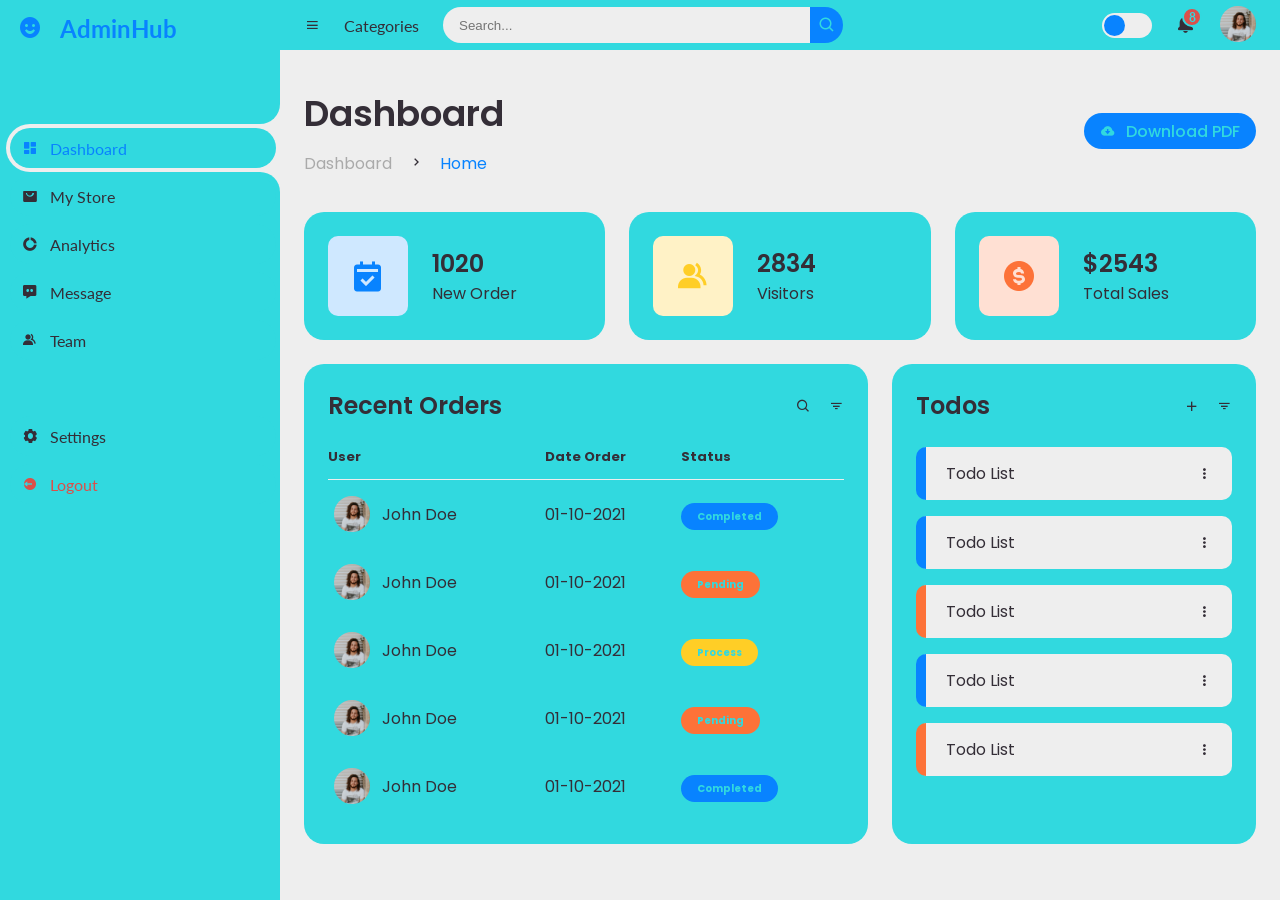
==== index.html @ 5c452f77 "update file add new admin panel" ====
<!DOCTYPE html>
<html lang="en">
<head>
	<meta charset="UTF-8">
	<meta name="viewport" content="width=device-width, initial-scale=1.0">

	<!-- Boxicons -->
	<link href='https://unpkg.com/boxicons@2.0.9/css/boxicons.min.css' rel='stylesheet'>
	<!-- My CSS -->
	<link rel="stylesheet" href="style.css">

	<title>AdminHub</title>
</head>
<body>


	<!-- SIDEBAR -->
	<section id="sidebar">
		<a href="#" class="brand">
			<i class='bx bxs-smile'></i>
			<span class="text">AdminHub</span>
		</a>
		<ul class="side-menu top">
			<li class="active">
				<a href="#">
					<i class='bx bxs-dashboard' ></i>
					<span class="text">Dashboard</span>
				</a>
			</li>
			<li>
				<a href="#">
					<i class='bx bxs-shopping-bag-alt' ></i>
					<span class="text">My Store</span>
				</a>
			</li>
			<li>
				<a href="#">
					<i class='bx bxs-doughnut-chart' ></i>
					<span class="text">Analytics</span>
				</a>
			</li>
			<li>
				<a href="#">
					<i class='bx bxs-message-dots' ></i>
					<span class="text">Message</span>
				</a>
			</li>
			<li>
				<a href="#">
					<i class='bx bxs-group' ></i>
					<span class="text">Team</span>
				</a>
			</li>
		</ul>
		<ul class="side-menu">
			<li>
				<a href="#">
					<i class='bx bxs-cog' ></i>
					<span class="text">Settings</span>
				</a>
			</li>
			<li>
				<a href="#" class="logout">
					<i class='bx bxs-log-out-circle' ></i>
					<span class="text">Logout</span>
				</a>
			</li>
		</ul>
	</section>
	<!-- SIDEBAR -->



	<!-- CONTENT -->
	<section id="content">
		<!-- NAVBAR -->
		<nav>
			<i class='bx bx-menu' ></i>
			<a href="#" class="nav-link">Categories</a>
			<form action="#">
				<div class="form-input">
					<input type="search" placeholder="Search...">
					<button type="submit" class="search-btn"><i class='bx bx-search' ></i></button>
				</div>
			</form>
			<input type="checkbox" id="switch-mode" hidden>
			<label for="switch-mode" class="switch-mode"></label>
			<a href="#" class="notification">
				<i class='bx bxs-bell' ></i>
				<span class="num">8</span>
			</a>
			<a href="#" class="profile">
				<img src="img/people.png">
			</a>
		</nav>
		<!-- NAVBAR -->

		<!-- MAIN -->
		<main>
			<div class="head-title">
				<div class="left">
					<h1>Dashboard</h1>
					<ul class="breadcrumb">
						<li>
							<a href="#">Dashboard</a>
						</li>
						<li><i class='bx bx-chevron-right' ></i></li>
						<li>
							<a class="active" href="#">Home</a>
						</li>
					</ul>
				</div>
				<a href="#" class="btn-download">
					<i class='bx bxs-cloud-download' ></i>
					<span class="text">Download PDF</span>
				</a>
			</div>

			<ul class="box-info">
				<li>
					<i class='bx bxs-calendar-check' ></i>
					<span class="text">
						<h3>1020</h3>
						<p>New Order</p>
					</span>
				</li>
				<li>
					<i class='bx bxs-group' ></i>
					<span class="text">
						<h3>2834</h3>
						<p>Visitors</p>
					</span>
				</li>
				<li>
					<i class='bx bxs-dollar-circle' ></i>
					<span class="text">
						<h3>$2543</h3>
						<p>Total Sales</p>
					</span>
				</li>
			</ul>


			<div class="table-data">
				<div class="order">
					<div class="head">
						<h3>Recent Orders</h3>
						<i class='bx bx-search' ></i>
						<i class='bx bx-filter' ></i>
					</div>
					<table>
						<thead>
							<tr>
								<th>User</th>
								<th>Date Order</th>
								<th>Status</th>
							</tr>
						</thead>
						<tbody>
							<tr>
								<td>
									<img src="img/people.png">
									<p>John Doe</p>
								</td>
								<td>01-10-2021</td>
								<td><span class="status completed">Completed</span></td>
							</tr>
							<tr>
								<td>
									<img src="img/people.png">
									<p>John Doe</p>
								</td>
								<td>01-10-2021</td>
								<td><span class="status pending">Pending</span></td>
							</tr>
							<tr>
								<td>
									<img src="img/people.png">
									<p>John Doe</p>
								</td>
								<td>01-10-2021</td>
								<td><span class="status process">Process</span></td>
							</tr>
							<tr>
								<td>
									<img src="img/people.png">
									<p>John Doe</p>
								</td>
								<td>01-10-2021</td>
								<td><span class="status pending">Pending</span></td>
							</tr>
							<tr>
								<td>
									<img src="img/people.png">
									<p>John Doe</p>
								</td>
								<td>01-10-2021</td>
								<td><span class="status completed">Completed</span></td>
							</tr>
						</tbody>
					</table>
				</div>
				<div class="todo">
					<div class="head">
						<h3>Todos</h3>
						<i class='bx bx-plus' ></i>
						<i class='bx bx-filter' ></i>
					</div>
					<ul class="todo-list">
						<li class="completed">
							<p>Todo List</p>
							<i class='bx bx-dots-vertical-rounded' ></i>
						</li>
						<li class="completed">
							<p>Todo List</p>
							<i class='bx bx-dots-vertical-rounded' ></i>
						</li>
						<li class="not-completed">
							<p>Todo List</p>
							<i class='bx bx-dots-vertical-rounded' ></i>
						</li>
						<li class="completed">
							<p>Todo List</p>
							<i class='bx bx-dots-vertical-rounded' ></i>
						</li>
						<li class="not-completed">
							<p>Todo List</p>
							<i class='bx bx-dots-vertical-rounded' ></i>
						</li>
					</ul>
				</div>
			</div>
		</main>
		<!-- MAIN -->
	</section>
	<!-- CONTENT -->
	

	<script src="script.js"></script>
</body>
</html>
---- style.css ----
@import url('https://fonts.googleapis.com/css2?family=Lato:wght@400;700&family=Poppins:wght@400;500;600;700&display=swap');

* {
	margin: 0;
	padding: 0;
	box-sizing: border-box;
}

a {
	text-decoration: none;
}

li {
	list-style: none;
}

:root {
	--poppins: 'Poppins', sans-serif;
	--lato: 'Lato', sans-serif;

	--light: #31d9df;
	--blue: #0883ff;
	--light-blue: #CFE8FF;
	--grey: #eee;
	--dark-grey: #AAAAAA;
	--dark: #342E37;
	--red: #DB504A;
	--yellow: #FFCE26;
	--light-yellow: #FFF2C6;
	--orange: #FD7238;
	--light-orange: #FFE0D3;
}

html {
	overflow-x: hidden;
}

body.dark {
	--light: #0C0C1E;
	--grey: #060714;
	--dark: #FBFBFB;
}

body {
	background: var(--grey);
	overflow-x: hidden;
}





/* SIDEBAR */
#sidebar {
	position: fixed;
	top: 0;
	left: 0;
	width: 280px;
	height: 100%;
	background: var(--light);
	z-index: 2000;
	font-family: var(--lato);
	transition: .3s ease;
	overflow-x: hidden;
	scrollbar-width: none;
}
#sidebar::--webkit-scrollbar {
	display: none;
}
#sidebar.hide {
	width: 60px;
}
#sidebar .brand {
	font-size: 24px;
	font-weight: 700;
	height: 56px;
	display: flex;
	align-items: center;
	color: var(--blue);
	position: sticky;
	top: 0;
	left: 0;
	background: var(--light);
	z-index: 500;
	padding-bottom: 20px;
	box-sizing: content-box;
}
#sidebar .brand .bx {
	min-width: 60px;
	display: flex;
	justify-content: center;
}
#sidebar .side-menu {
	width: 100%;
	margin-top: 48px;
}
#sidebar .side-menu li {
	height: 48px;
	background: transparent;
	margin-left: 6px;
	border-radius: 48px 0 0 48px;
	padding: 4px;
}
#sidebar .side-menu li.active {
	background: var(--grey);
	position: relative;
}
#sidebar .side-menu li.active::before {
	content: '';
	position: absolute;
	width: 40px;
	height: 40px;
	border-radius: 50%;
	top: -40px;
	right: 0;
	box-shadow: 20px 20px 0 var(--grey);
	z-index: -1;
}
#sidebar .side-menu li.active::after {
	content: '';
	position: absolute;
	width: 40px;
	height: 40px;
	border-radius: 50%;
	bottom: -40px;
	right: 0;
	box-shadow: 20px -20px 0 var(--grey);
	z-index: -1;
}
#sidebar .side-menu li a {
	width: 100%;
	height: 100%;
	background: var(--light);
	display: flex;
	align-items: center;
	border-radius: 48px;
	font-size: 16px;
	color: var(--dark);
	white-space: nowrap;
	overflow-x: hidden;
}
#sidebar .side-menu.top li.active a {
	color: var(--blue);
}
#sidebar.hide .side-menu li a {
	width: calc(48px - (4px * 2));
	transition: width .3s ease;
}
#sidebar .side-menu li a.logout {
	color: var(--red);
}
#sidebar .side-menu.top li a:hover {
	color: var(--blue);
}
#sidebar .side-menu li a .bx {
	min-width: calc(60px  - ((4px + 6px) * 2));
	display: flex;
	justify-content: center;
}
/* SIDEBAR */





/* CONTENT */
#content {
	position: relative;
	width: calc(100% - 280px);
	left: 280px;
	transition: .3s ease;
}
#sidebar.hide ~ #content {
	width: calc(100% - 60px);
	left: 60px;
}




/* NAVBAR */
#content nav {
	height: 50px;
	background: var(--light);
	padding: 0 24px;
	display: flex;
	align-items: center;
	grid-gap: 24px;
	font-family: var(--lato);
	position: sticky;
	top: 0;
	left: 0;
	z-index: 1000;
}
#content nav::before {
	content: '';
	position: absolute;
	width: 0px;
	height: 40px;
	bottom: -40px;
	left: 0;
	border-radius: 5%;
	box-shadow: -20px -20px 0 var(--light);
}
#content nav a {
	color: var(--dark);
}
#content nav .bx.bx-menu {
	cursor: pointer;
	color: var(--dark);
}
#content nav .nav-link {
	font-size: 16px;
	transition: .3s ease;
}
#content nav .nav-link:hover {
	color: var(--blue);
}
#content nav form {
	max-width: 400px;
	width: 100%;
	margin-right: auto;
}
#content nav form .form-input {
	display: flex;
	align-items: center;
	height: 36px;
}
#content nav form .form-input input {
	flex-grow: 1;
	padding: 0 16px;
	height: 100%;
	border: none;
	background: var(--grey);
	border-radius: 36px 0 0 36px;
	outline: none;
	width: 100%;
	color: var(--dark);
}
#content nav form .form-input button {
	width: 36px;
	height: 100%;
	display: flex;
	justify-content: center;
	align-items: center;
	background: var(--blue);
	color: var(--light);
	font-size: 18px;
	border: none;
	outline: none;
	border-radius: 0 36px 36px 0;
	cursor: pointer;
}
#content nav .notification {
	font-size: 20px;
	position: relative;
}
#content nav .notification .num {
	position: absolute;
	top: -6px;
	right: -6px;
	width: 20px;
	height: 20px;
	border-radius: 50%;
	border: 2px solid var(--light);
	background: var(--red);
	color: var(--light);
	font-weight: 700;
	font-size: 12px;
	display: flex;
	justify-content: center;
	align-items: center;
}
#content nav .profile img {
	width: 36px;
	height: 36px;
	object-fit: cover;
	border-radius: 50%;
}
#content nav .switch-mode {
	display: block;
	min-width: 50px;
	height: 25px;
	border-radius: 25px;
	background: var(--grey);
	cursor: pointer;
	position: relative;
}
#content nav .switch-mode::before {
	content: '';
	position: absolute;
	top: 2px;
	left: 2px;
	bottom: 2px;
	width: calc(25px - 4px);
	background: var(--blue);
	border-radius: 50%;
	transition: all .3s ease;
}
#content nav #switch-mode:checked + .switch-mode::before {
	left: calc(100% - (25px - 4px) - 2px);
}
/* NAVBAR */





/* MAIN */
#content main {
	width: 100%;
	padding: 36px 24px;
	font-family: var(--poppins);
	max-height: calc(100vh - 56px);
	overflow-y: auto;
}
#content main .head-title {
	display: flex;
	align-items: center;
	justify-content: space-between;
	grid-gap: 16px;
	flex-wrap: wrap;
}
#content main .head-title .left h1 {
	font-size: 36px;
	font-weight: 600;
	margin-bottom: 10px;
	color: var(--dark);
}
#content main .head-title .left .breadcrumb {
	display: flex;
	align-items: center;
	grid-gap: 16px;
}
#content main .head-title .left .breadcrumb li {
	color: var(--dark);
}
#content main .head-title .left .breadcrumb li a {
	color: var(--dark-grey);
	pointer-events: none;
}
#content main .head-title .left .breadcrumb li a.active {
	color: var(--blue);
	pointer-events: unset;
}
#content main .head-title .btn-download {
	height: 36px;
	padding: 0 16px;
	border-radius: 36px;
	background: var(--blue);
	color: var(--light);
	display: flex;
	justify-content: center;
	align-items: center;
	grid-gap: 10px;
	font-weight: 500;
}




#content main .box-info {
	display: grid;
	grid-template-columns: repeat(auto-fit, minmax(240px, 1fr));
	grid-gap: 24px;
	margin-top: 36px;
}
#content main .box-info li {
	padding: 24px;
	background: var(--light);
	border-radius: 20px;
	display: flex;
	align-items: center;
	grid-gap: 24px;
}
#content main .box-info li .bx {
	width: 80px;
	height: 80px;
	border-radius: 10px;
	font-size: 36px;
	display: flex;
	justify-content: center;
	align-items: center;
}
#content main .box-info li:nth-child(1) .bx {
	background: var(--light-blue);
	color: var(--blue);
}
#content main .box-info li:nth-child(2) .bx {
	background: var(--light-yellow);
	color: var(--yellow);
}
#content main .box-info li:nth-child(3) .bx {
	background: var(--light-orange);
	color: var(--orange);
}
#content main .box-info li .text h3 {
	font-size: 24px;
	font-weight: 600;
	color: var(--dark);
}
#content main .box-info li .text p {
	color: var(--dark);	
}





#content main .table-data {
	display: flex;
	flex-wrap: wrap;
	grid-gap: 24px;
	margin-top: 24px;
	width: 100%;
	color: var(--dark);
}
#content main .table-data > div {
	border-radius: 20px;
	background: var(--light);
	padding: 24px;
	overflow-x: auto;
}
#content main .table-data .head {
	display: flex;
	align-items: center;
	grid-gap: 16px;
	margin-bottom: 24px;
}
#content main .table-data .head h3 {
	margin-right: auto;
	font-size: 24px;
	font-weight: 600;
}
#content main .table-data .head .bx {
	cursor: pointer;
}

#content main .table-data .order {
	flex-grow: 1;
	flex-basis: 500px;
}
#content main .table-data .order table {
	width: 100%;
	border-collapse: collapse;
}
#content main .table-data .order table th {
	padding-bottom: 12px;
	font-size: 13px;
	text-align: left;
	border-bottom: 1px solid var(--grey);
}
#content main .table-data .order table td {
	padding: 16px 0;
}
#content main .table-data .order table tr td:first-child {
	display: flex;
	align-items: center;
	grid-gap: 12px;
	padding-left: 6px;
}
#content main .table-data .order table td img {
	width: 36px;
	height: 36px;
	border-radius: 50%;
	object-fit: cover;
}
#content main .table-data .order table tbody tr:hover {
	background: var(--grey);
}
#content main .table-data .order table tr td .status {
	font-size: 10px;
	padding: 6px 16px;
	color: var(--light);
	border-radius: 20px;
	font-weight: 700;
}
#content main .table-data .order table tr td .status.completed {
	background: var(--blue);
}
#content main .table-data .order table tr td .status.process {
	background: var(--yellow);
}
#content main .table-data .order table tr td .status.pending {
	background: var(--orange);
}


#content main .table-data .todo {
	flex-grow: 1;
	flex-basis: 300px;
}
#content main .table-data .todo .todo-list {
	width: 100%;
}
#content main .table-data .todo .todo-list li {
	width: 100%;
	margin-bottom: 16px;
	background: var(--grey);
	border-radius: 10px;
	padding: 14px 20px;
	display: flex;
	justify-content: space-between;
	align-items: center;
}
#content main .table-data .todo .todo-list li .bx {
	cursor: pointer;
}
#content main .table-data .todo .todo-list li.completed {
	border-left: 10px solid var(--blue);
}
#content main .table-data .todo .todo-list li.not-completed {
	border-left: 10px solid var(--orange);
}
#content main .table-data .todo .todo-list li:last-child {
	margin-bottom: 0;
}
/* MAIN */
/* CONTENT */









@media screen and (max-width: 768px) {
	#sidebar {
		width: 200px;
	}

	#content {
		width: calc(100% - 60px);
		left: 200px;
	}

	#content nav .nav-link {
		display: none;
	}
}






@media screen and (max-width: 576px) {
	#content nav form .form-input input {
		display: none;
	}

	#content nav form .form-input button {
		width: auto;
		height: auto;
		background: transparent;
		border-radius: none;
		color: var(--dark);
	}

	#content nav form.show .form-input input {
		display: block;
		width: 100%;
	}
	#content nav form.show .form-input button {
		width: 36px;
		height: 100%;
		border-radius: 0 36px 36px 0;
		color: var(--light);
		background: var(--red);
	}

	#content nav form.show ~ .notification,
	#content nav form.show ~ .profile {
		display: none;
	}

	#content main .box-info {
		grid-template-columns: 1fr;
	}

	#content main .table-data .head {
		min-width: 420px;
	}
	#content main .table-data .order table {
		min-width: 420px;
	}
	#content main .table-data .todo .todo-list {
		min-width: 420px;
	}
}
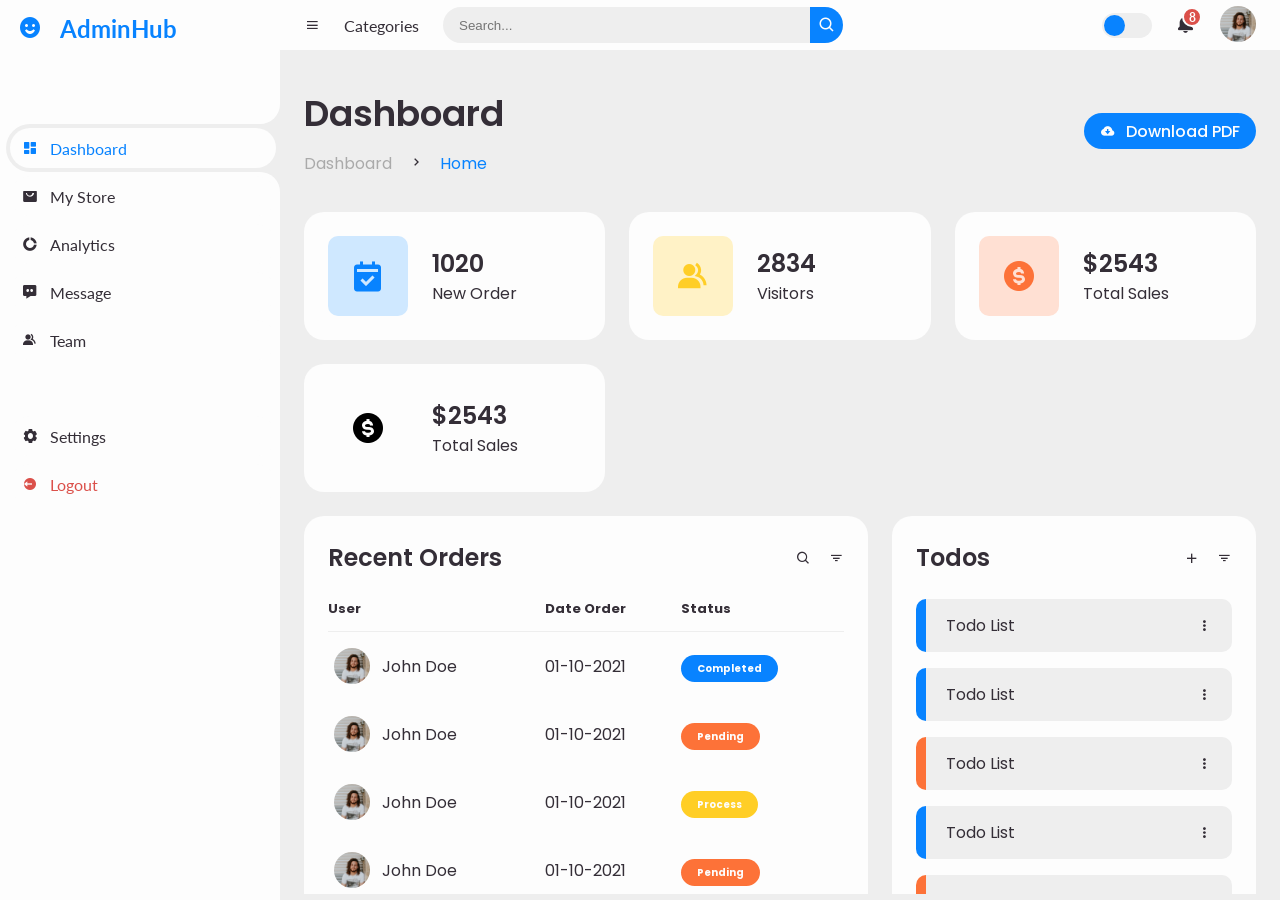
==== commit 964e683c: "update dashboard add new card and eddit css" ====
--- a/index.html
+++ b/index.html
@@ -138,6 +138,13 @@
 						<p>Total Sales</p>
 					</span>
 				</li>
+				<li>
+					<i class='bx bxs-dollar-circle' ></i>
+					<span class="text">
+						<h3>$2543</h3>
+						<p>Total Sales</p>
+					</span>
+				</li>
 			</ul>
 
 
--- a/style.css
+++ b/style.css
@@ -18,7 +18,7 @@
 	--poppins: 'Poppins', sans-serif;
 	--lato: 'Lato', sans-serif;
 
-	--light: #31d9df;
+	--light: #fdfdfd;
 	--blue: #0883ff;
 	--light-blue: #CFE8FF;
 	--grey: #eee;
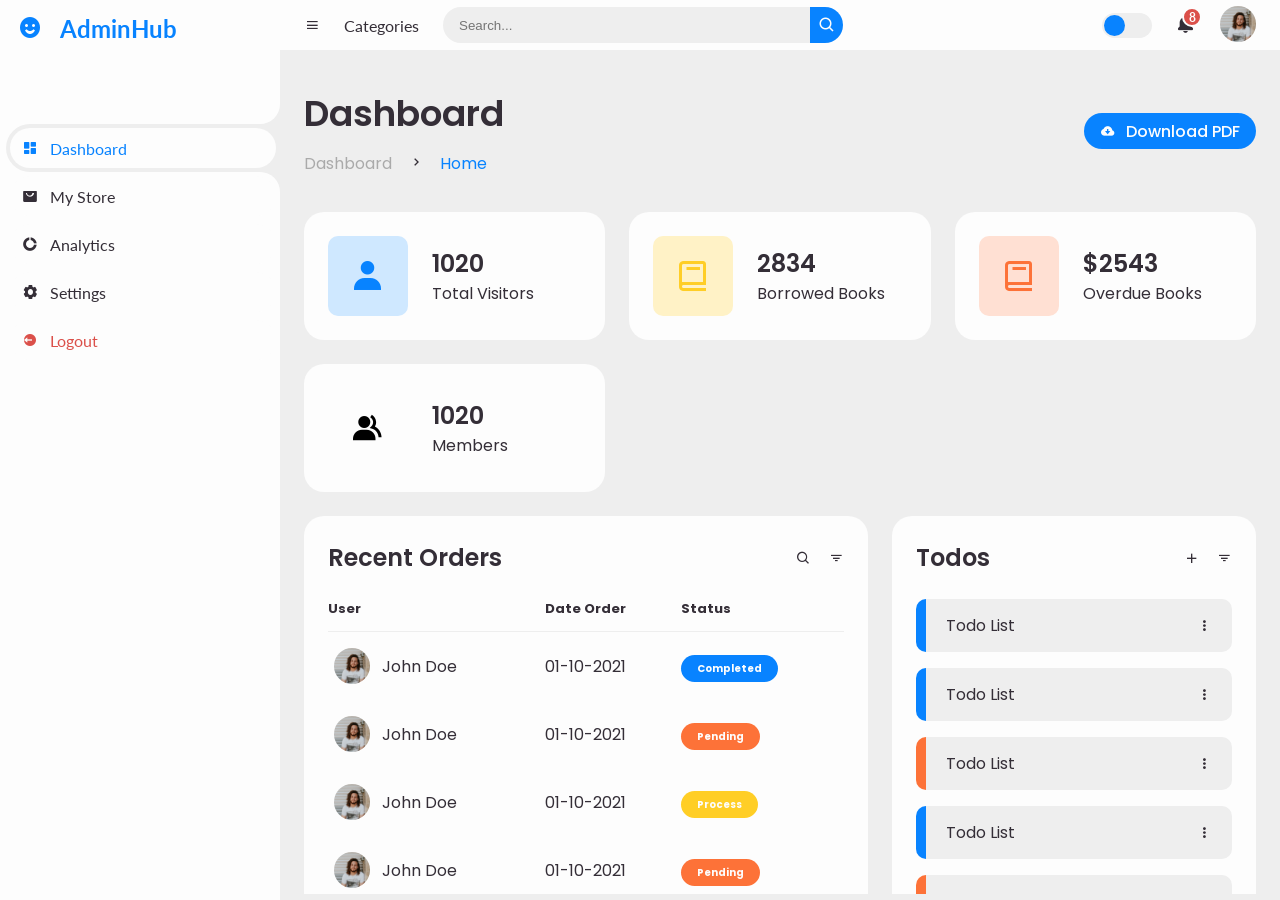
==== commit 9319f59c: "update admin dashboard change car name and icons and change sidebar" ====
--- a/index.html
+++ b/index.html
@@ -39,20 +39,7 @@
 					<span class="text">Analytics</span>
 				</a>
 			</li>
-			<li>
-				<a href="#">
-					<i class='bx bxs-message-dots' ></i>
-					<span class="text">Message</span>
-				</a>
-			</li>
-			<li>
-				<a href="#">
-					<i class='bx bxs-group' ></i>
-					<span class="text">Team</span>
-				</a>
-			</li>
-		</ul>
-		<ul class="side-menu">
+			
 			<li>
 				<a href="#">
 					<i class='bx bxs-cog' ></i>
@@ -118,31 +105,31 @@
 
 			<ul class="box-info">
 				<li>
-					<i class='bx bxs-calendar-check' ></i>
+					<i class='bx bxs-user' ></i>
 					<span class="text">
 						<h3>1020</h3>
-						<p>New Order</p>
+						<p>Total Visitors</p>
+					</span>
+				</li>
+				<li>
+					<i class='bx bx-book' ></i>
+					<span class="text">
+						<h3>2834</h3>
+						<p>Borrowed Books</p>
+					</span>
+				</li>
+				<li>
+					<i class='bx bx-book' ></i>
+					<span class="text">
+						<h3>$2543</h3>
+						<p>Overdue Books</p>
 					</span>
 				</li>
 				<li>
 					<i class='bx bxs-group' ></i>
 					<span class="text">
-						<h3>2834</h3>
-						<p>Visitors</p>
-					</span>
-				</li>
-				<li>
-					<i class='bx bxs-dollar-circle' ></i>
-					<span class="text">
-						<h3>$2543</h3>
-						<p>Total Sales</p>
-					</span>
-				</li>
-				<li>
-					<i class='bx bxs-dollar-circle' ></i>
-					<span class="text">
-						<h3>$2543</h3>
-						<p>Total Sales</p>
+						<h3>1020</h3>
+						<p>Members</p>
 					</span>
 				</li>
 			</ul>
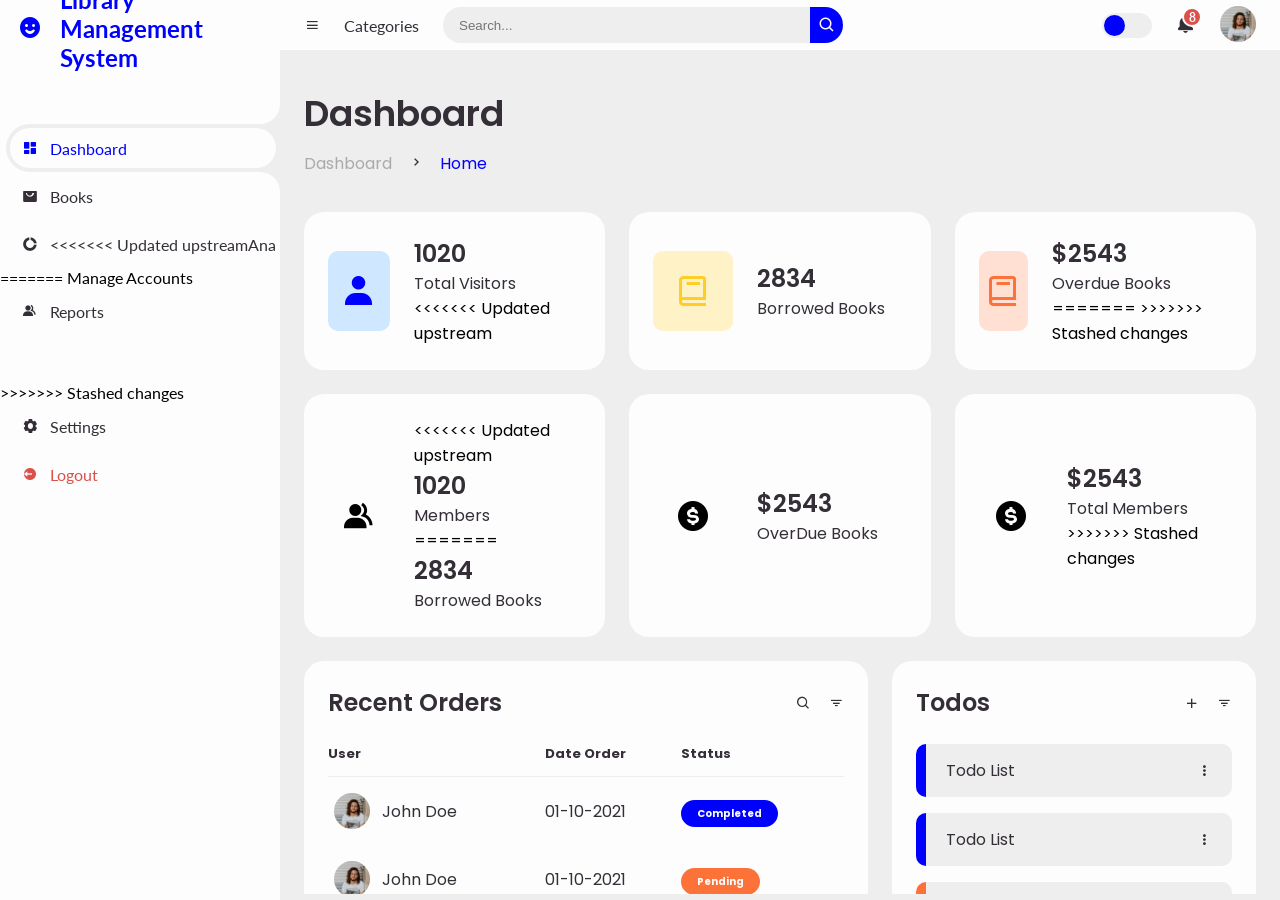
==== commit 37d4f2fe: "changed dashboard cards" ====
--- a/index.html
+++ b/index.html
@@ -9,7 +9,7 @@
 	<!-- My CSS -->
 	<link rel="stylesheet" href="style.css">
 
-	<title>AdminHub</title>
+	<title>Library Management System | SPID</title>
 </head>
 <body>
 
@@ -18,7 +18,7 @@
 	<section id="sidebar">
 		<a href="#" class="brand">
 			<i class='bx bxs-smile'></i>
-			<span class="text">AdminHub</span>
+			<span class="text">Library Management System</span>
 		</a>
 		<ul class="side-menu top">
 			<li class="active">
@@ -30,16 +30,30 @@
 			<li>
 				<a href="#">
 					<i class='bx bxs-shopping-bag-alt' ></i>
-					<span class="text">My Store</span>
+					<span class="text">Books</span>
 				</a>
 			</li>
 			<li>
 				<a href="#">
 					<i class='bx bxs-doughnut-chart' ></i>
+<<<<<<< Updated upstream
 					<span class="text">Analytics</span>
 				</a>
 			</li>
 			
+=======
+					<span class="text">Manage Accounts</span>
+				</a>
+			</li>
+			<li>
+				<a href="#">
+					<i class='bx bxs-group' ></i>
+					<span class="text">Reports</span>
+				</a>
+			</li>
+		</ul>
+		<ul class="side-menu">
+>>>>>>> Stashed changes
 			<li>
 				<a href="#">
 					<i class='bx bxs-cog' ></i>
@@ -97,10 +111,6 @@
 						</li>
 					</ul>
 				</div>
-				<a href="#" class="btn-download">
-					<i class='bx bxs-cloud-download' ></i>
-					<span class="text">Download PDF</span>
-				</a>
 			</div>
 
 			<ul class="box-info">
@@ -109,6 +119,7 @@
 					<span class="text">
 						<h3>1020</h3>
 						<p>Total Visitors</p>
+<<<<<<< Updated upstream
 					</span>
 				</li>
 				<li>
@@ -123,13 +134,34 @@
 					<span class="text">
 						<h3>$2543</h3>
 						<p>Overdue Books</p>
+=======
+>>>>>>> Stashed changes
 					</span>
 				</li>
 				<li>
 					<i class='bx bxs-group' ></i>
 					<span class="text">
+<<<<<<< Updated upstream
 						<h3>1020</h3>
 						<p>Members</p>
+=======
+						<h3>2834</h3>
+						<p>Borrowed Books</p>
+					</span>
+				</li>
+				<li>
+					<i class='bx bxs-dollar-circle' ></i>
+					<span class="text">
+						<h3>$2543</h3>
+						<p>OverDue Books</p>
+					</span>
+				</li>
+				<li>
+					<i class='bx bxs-dollar-circle' ></i>
+					<span class="text">
+						<h3>$2543</h3>
+						<p>Total Members</p>
+>>>>>>> Stashed changes
 					</span>
 				</li>
 			</ul>
--- a/style.css
+++ b/style.css
@@ -19,7 +19,7 @@
 	--lato: 'Lato', sans-serif;
 
 	--light: #fdfdfd;
-	--blue: #0883ff;
+	--blue: #0000ff;
 	--light-blue: #CFE8FF;
 	--grey: #eee;
 	--dark-grey: #AAAAAA;
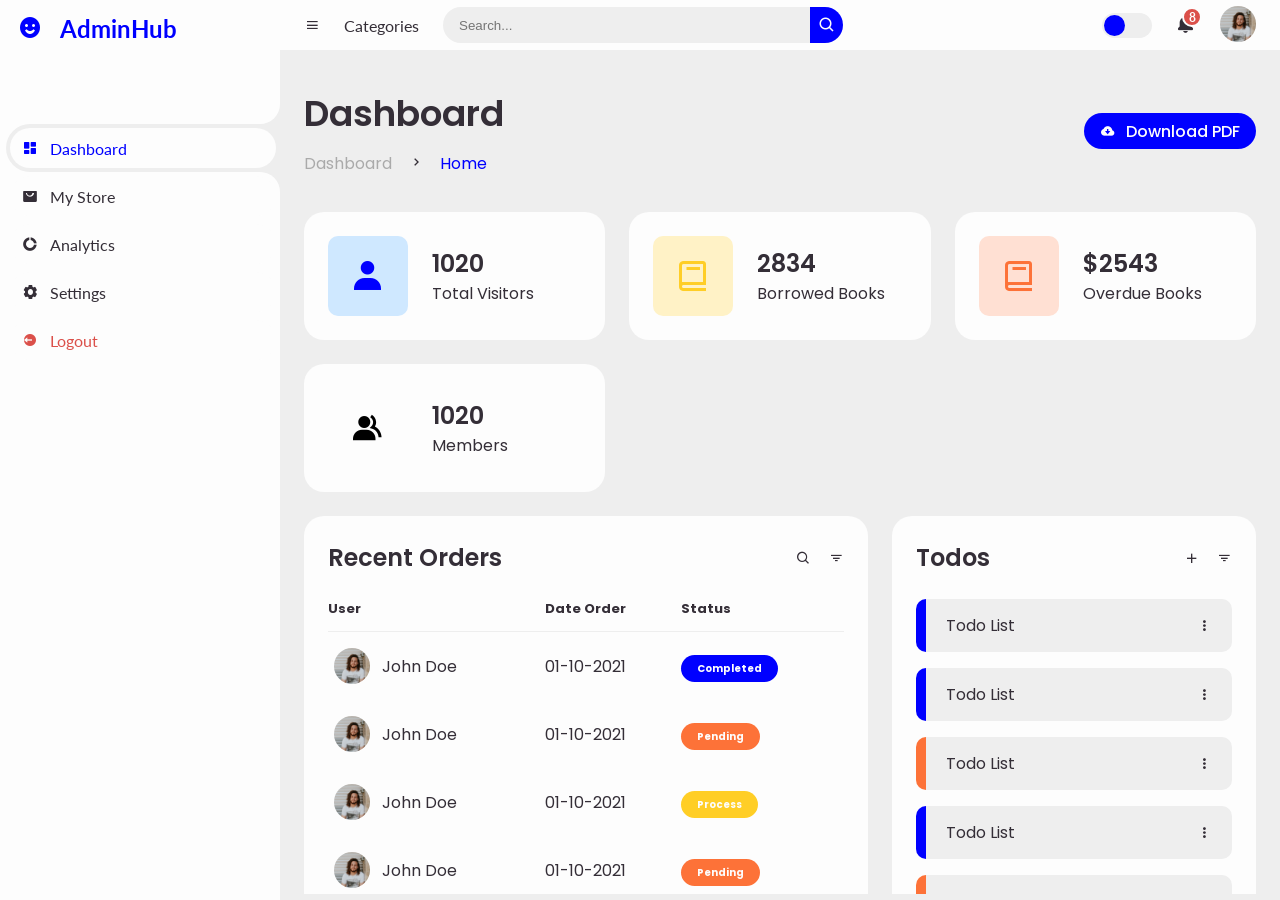
==== commit ae362996: "error fix" ====
--- a/index.html
+++ b/index.html
@@ -9,7 +9,7 @@
 	<!-- My CSS -->
 	<link rel="stylesheet" href="style.css">
 
-	<title>Library Management System | SPID</title>
+	<title>AdminHub</title>
 </head>
 <body>
 
@@ -18,7 +18,7 @@
 	<section id="sidebar">
 		<a href="#" class="brand">
 			<i class='bx bxs-smile'></i>
-			<span class="text">Library Management System</span>
+			<span class="text">AdminHub</span>
 		</a>
 		<ul class="side-menu top">
 			<li class="active">
@@ -30,30 +30,16 @@
 			<li>
 				<a href="#">
 					<i class='bx bxs-shopping-bag-alt' ></i>
-					<span class="text">Books</span>
+					<span class="text">My Store</span>
 				</a>
 			</li>
 			<li>
 				<a href="#">
 					<i class='bx bxs-doughnut-chart' ></i>
-<<<<<<< Updated upstream
 					<span class="text">Analytics</span>
 				</a>
 			</li>
 			
-=======
-					<span class="text">Manage Accounts</span>
-				</a>
-			</li>
-			<li>
-				<a href="#">
-					<i class='bx bxs-group' ></i>
-					<span class="text">Reports</span>
-				</a>
-			</li>
-		</ul>
-		<ul class="side-menu">
->>>>>>> Stashed changes
 			<li>
 				<a href="#">
 					<i class='bx bxs-cog' ></i>
@@ -111,6 +97,10 @@
 						</li>
 					</ul>
 				</div>
+				<a href="#" class="btn-download">
+					<i class='bx bxs-cloud-download' ></i>
+					<span class="text">Download PDF</span>
+				</a>
 			</div>
 
 			<ul class="box-info">
@@ -119,7 +109,6 @@
 					<span class="text">
 						<h3>1020</h3>
 						<p>Total Visitors</p>
-<<<<<<< Updated upstream
 					</span>
 				</li>
 				<li>
@@ -134,34 +123,13 @@
 					<span class="text">
 						<h3>$2543</h3>
 						<p>Overdue Books</p>
-=======
->>>>>>> Stashed changes
 					</span>
 				</li>
 				<li>
 					<i class='bx bxs-group' ></i>
 					<span class="text">
-<<<<<<< Updated upstream
 						<h3>1020</h3>
 						<p>Members</p>
-=======
-						<h3>2834</h3>
-						<p>Borrowed Books</p>
-					</span>
-				</li>
-				<li>
-					<i class='bx bxs-dollar-circle' ></i>
-					<span class="text">
-						<h3>$2543</h3>
-						<p>OverDue Books</p>
-					</span>
-				</li>
-				<li>
-					<i class='bx bxs-dollar-circle' ></i>
-					<span class="text">
-						<h3>$2543</h3>
-						<p>Total Members</p>
->>>>>>> Stashed changes
 					</span>
 				</li>
 			</ul>
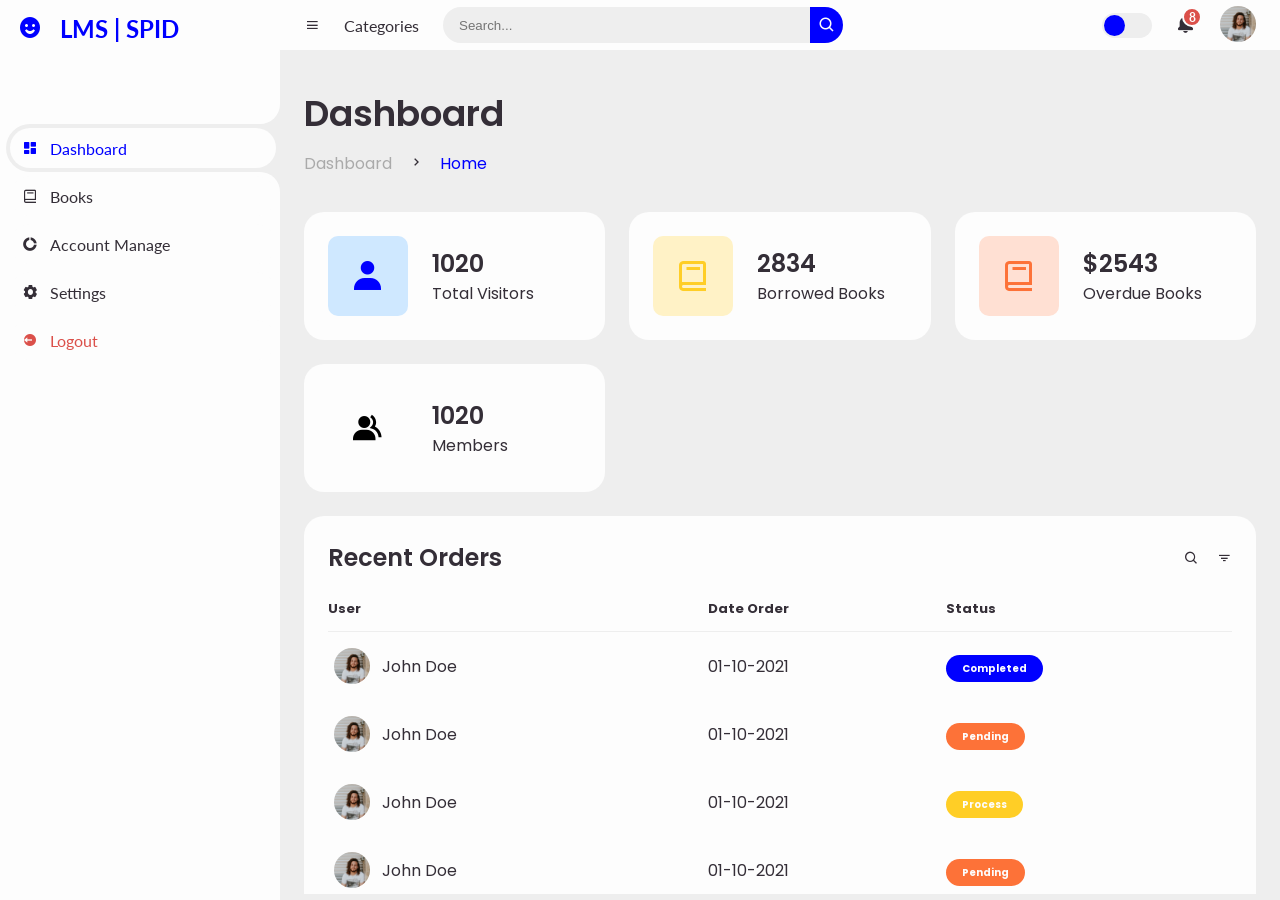
==== commit d6c39728: "updated with icons and remove todo list" ====
--- a/index.html
+++ b/index.html
@@ -9,7 +9,7 @@
 	<!-- My CSS -->
 	<link rel="stylesheet" href="style.css">
 
-	<title>AdminHub</title>
+	<title>Library Management System|Southern Province Irrigation Department</title>
 </head>
 <body>
 
@@ -18,36 +18,36 @@
 	<section id="sidebar">
 		<a href="#" class="brand">
 			<i class='bx bxs-smile'></i>
-			<span class="text">AdminHub</span>
+			<span class="text">LMS | SPID</span>
 		</a>
 		<ul class="side-menu top">
 			<li class="active">
-				<a href="#">
+				<a href="index.html">
 					<i class='bx bxs-dashboard' ></i>
 					<span class="text">Dashboard</span>
 				</a>
 			</li>
 			<li>
-				<a href="#">
-					<i class='bx bxs-shopping-bag-alt' ></i>
-					<span class="text">My Store</span>
-				</a>
-			</li>
-			<li>
-				<a href="#">
+				<a href="books.html">
+					<i class='bx bx-book' ></i>
+					<span class="text">Books</span>
+				</a>
+			</li>
+			<li>
+				<a href="user_manage.html">
 					<i class='bx bxs-doughnut-chart' ></i>
-					<span class="text">Analytics</span>
+					<span class="text">Account Manage</span>
 				</a>
 			</li>
 			
 			<li>
-				<a href="#">
+				<a href="settings.html">
 					<i class='bx bxs-cog' ></i>
 					<span class="text">Settings</span>
 				</a>
 			</li>
 			<li>
-				<a href="#" class="logout">
+				<a href="homepage.html" class="logout">
 					<i class='bx bxs-log-out-circle' ></i>
 					<span class="text">Logout</span>
 				</a>
@@ -97,10 +97,6 @@
 						</li>
 					</ul>
 				</div>
-				<a href="#" class="btn-download">
-					<i class='bx bxs-cloud-download' ></i>
-					<span class="text">Download PDF</span>
-				</a>
 			</div>
 
 			<ul class="box-info">
@@ -194,36 +190,6 @@
 						</tbody>
 					</table>
 				</div>
-				<div class="todo">
-					<div class="head">
-						<h3>Todos</h3>
-						<i class='bx bx-plus' ></i>
-						<i class='bx bx-filter' ></i>
-					</div>
-					<ul class="todo-list">
-						<li class="completed">
-							<p>Todo List</p>
-							<i class='bx bx-dots-vertical-rounded' ></i>
-						</li>
-						<li class="completed">
-							<p>Todo List</p>
-							<i class='bx bx-dots-vertical-rounded' ></i>
-						</li>
-						<li class="not-completed">
-							<p>Todo List</p>
-							<i class='bx bx-dots-vertical-rounded' ></i>
-						</li>
-						<li class="completed">
-							<p>Todo List</p>
-							<i class='bx bx-dots-vertical-rounded' ></i>
-						</li>
-						<li class="not-completed">
-							<p>Todo List</p>
-							<i class='bx bx-dots-vertical-rounded' ></i>
-						</li>
-					</ul>
-				</div>
-			</div>
 		</main>
 		<!-- MAIN -->
 	</section>
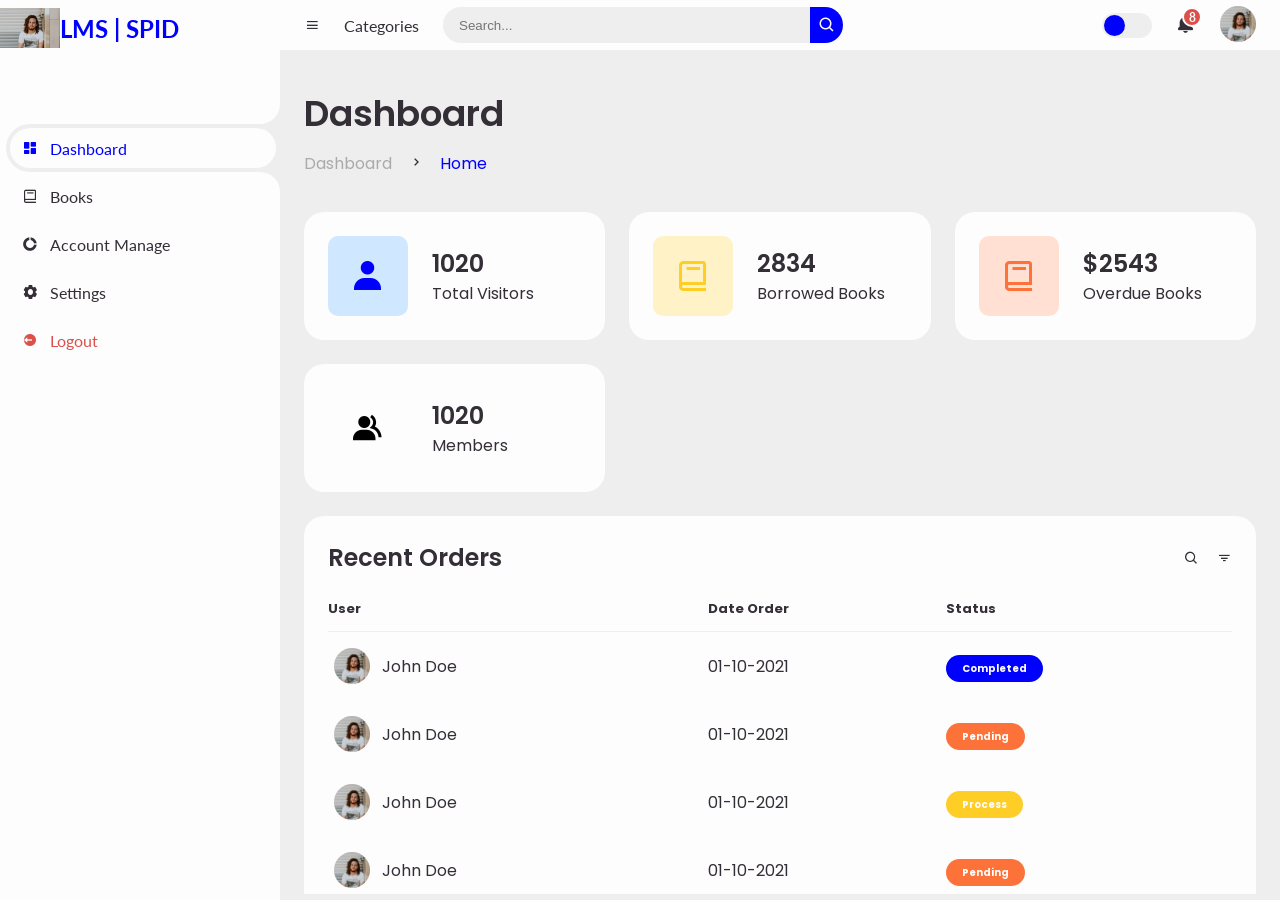
==== commit d68461f4: "Update index.html" ====
--- a/index.html
+++ b/index.html
@@ -17,7 +17,7 @@
 	<!-- SIDEBAR -->
 	<section id="sidebar">
 		<a href="#" class="brand">
-			<i class='bx bxs-smile'></i>
+			<img src="img/people.png">
 			<span class="text">LMS | SPID</span>
 		</a>
 		<ul class="side-menu top">
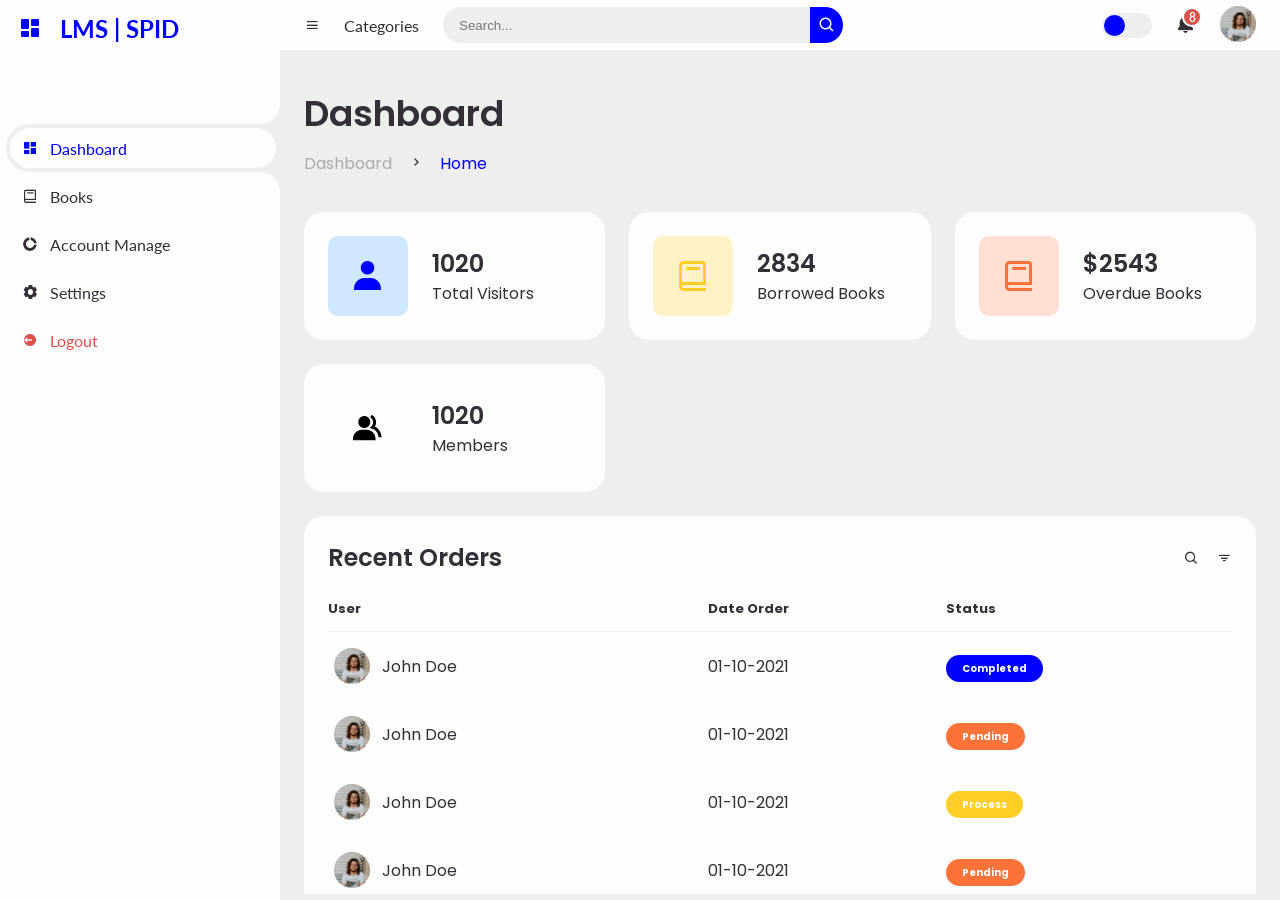
==== commit 728e2ad3: "Updated Profile Image" ====
--- a/index.html
+++ b/index.html
@@ -17,7 +17,7 @@
 	<!-- SIDEBAR -->
 	<section id="sidebar">
 		<a href="#" class="brand">
-			<img src="img/people.png">
+			<i class='bx bxs-dashboard' ></i>
 			<span class="text">LMS | SPID</span>
 		</a>
 		<ul class="side-menu top">
